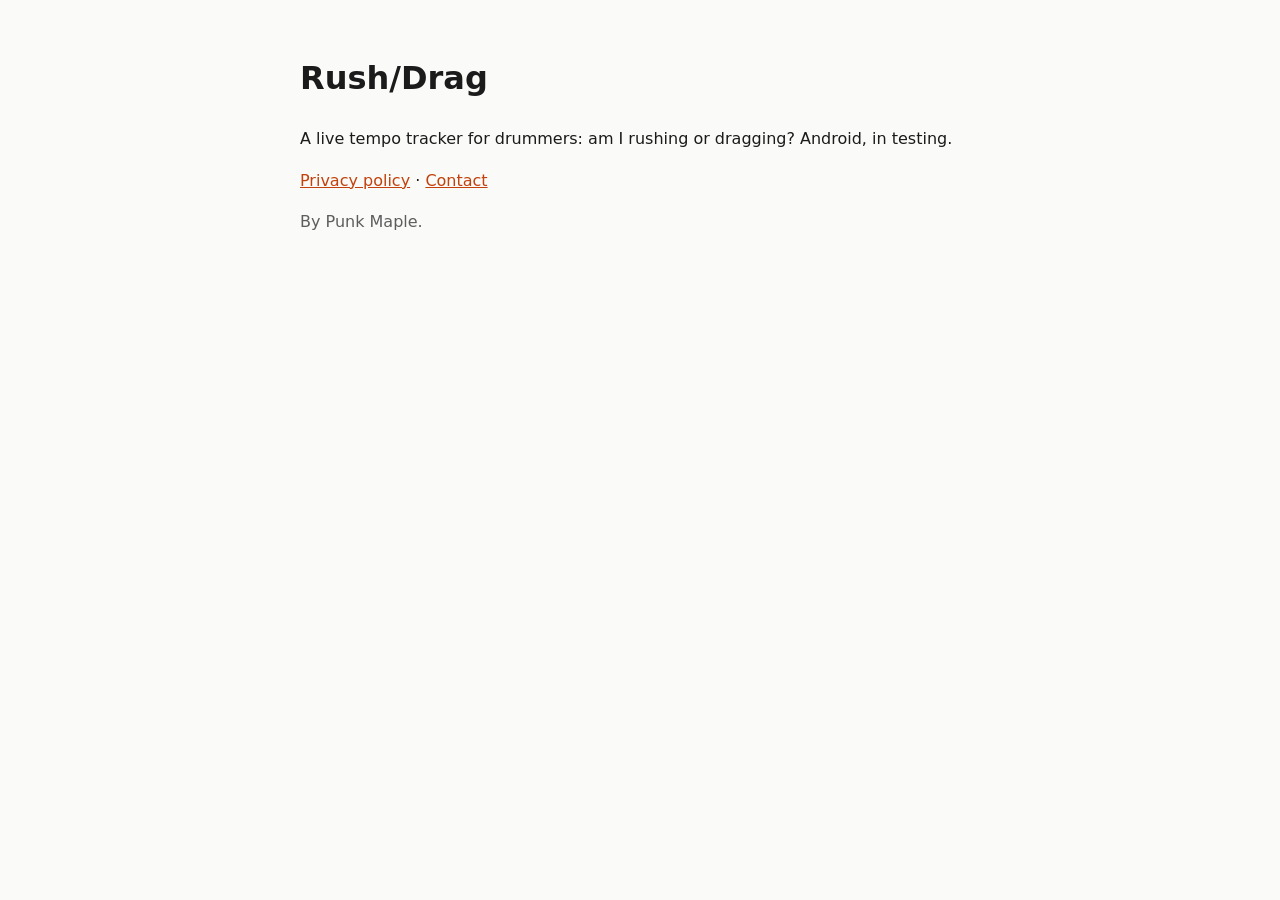
==== index.html @ 3544ac95 "Rush/Drag site: the privacy policy Co-Authored-By: Claude Opus 5.5 <noreply@anthropic.com> Claude-Se" ====
<!doctype html>
<html lang="en">
<head>
<meta charset="utf-8">
<meta name="viewport" content="width=device-width, initial-scale=1">
<title>Rush/Drag</title>
<style>
  :root { --bg: #fafaf8; --fg: #1b1b1b; --muted: #5d5d5d; --accent: #c2410c; }
  @media (prefers-color-scheme: dark) { :root { --bg: #121212; --fg: #ececec; --muted: #a8a8a8; --accent: #fb923c; } }
  body { background: var(--bg); color: var(--fg); font: 16px/1.6 system-ui, -apple-system, "Segoe UI", Roboto, sans-serif; margin: 0; }
  main { max-width: 680px; margin: 0 auto; padding: 32px 16px 64px; }
  a { color: var(--accent); }
  .muted { color: var(--muted); }
</style>
</head>
<body>
<main>
<h1>Rush/Drag</h1>
<p>A live tempo tracker for drummers: am I rushing or dragging? Android, in testing.</p>
<p><a href="privacy/">Privacy policy</a> · <a href="mailto:rushdrag@sl.punkmaple.com">Contact</a></p>
<p class="muted">By Punk Maple.</p>
</main>
</body>
</html>
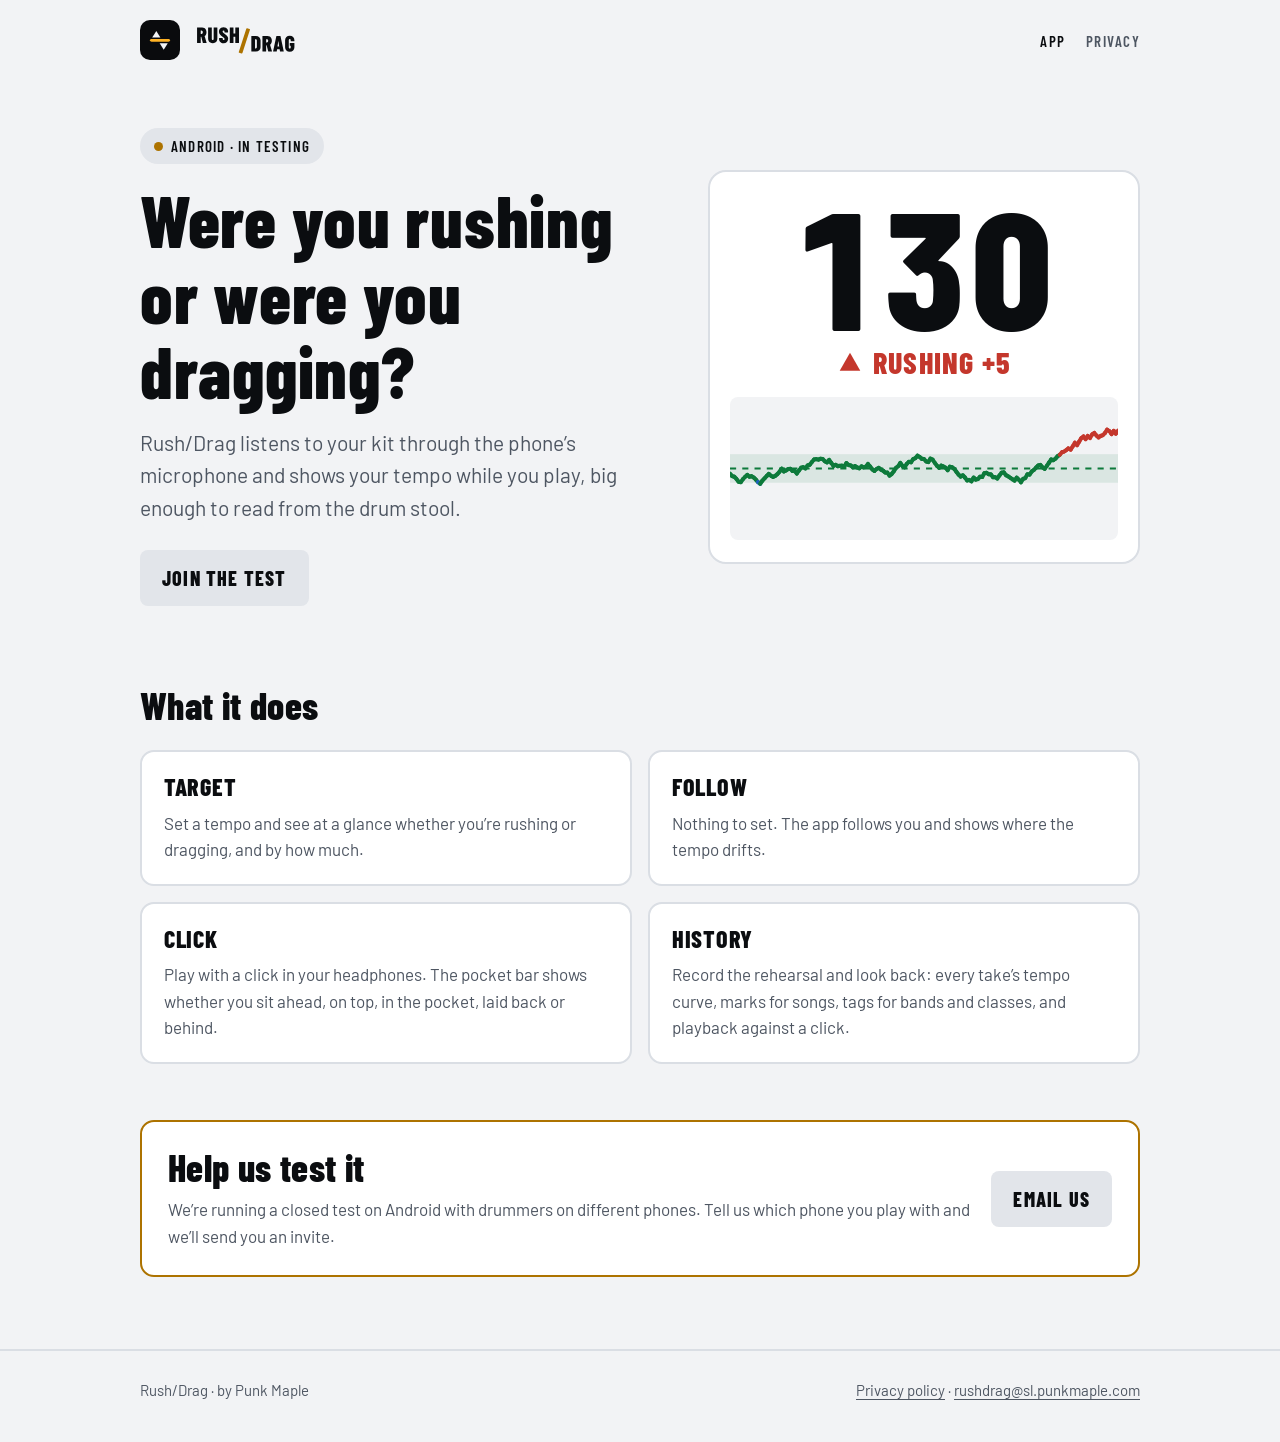
==== commit 62c883d3: "Site redesign by Design (artifact 1795022018-d35e); privacy claims checked against the app - Recorde" ====
--- a/index.html
+++ b/index.html
@@ -3,22 +3,54 @@
 <head>
 <meta charset="utf-8">
 <meta name="viewport" content="width=device-width, initial-scale=1">
-<title>Rush/Drag</title>
-<style>
-  :root { --bg: #fafaf8; --fg: #1b1b1b; --muted: #5d5d5d; --accent: #c2410c; }
-  @media (prefers-color-scheme: dark) { :root { --bg: #121212; --fg: #ececec; --muted: #a8a8a8; --accent: #fb923c; } }
-  body { background: var(--bg); color: var(--fg); font: 16px/1.6 system-ui, -apple-system, "Segoe UI", Roboto, sans-serif; margin: 0; }
-  main { max-width: 680px; margin: 0 auto; padding: 32px 16px 64px; }
-  a { color: var(--accent); }
-  .muted { color: var(--muted); }
-</style>
+<title>Rush/Drag · a live tempo tracker for drummers</title>
+<meta name="description" content="Rush/Drag listens to your kit and shows, while you play, whether you are rushing or dragging. Android, in testing.">
+<meta name="theme-color" content="#08090a" media="(prefers-color-scheme: dark)">
+<meta name="theme-color" content="#f2f3f5" media="(prefers-color-scheme: light)">
+<link rel="icon" href="icon-dark.svg" type="image/svg+xml">
+<link rel="preconnect" href="https://fonts.googleapis.com"><link rel="preconnect" href="https://fonts.gstatic.com" crossorigin>
+<link href="https://fonts.googleapis.com/css2?family=Barlow+Condensed:wght@600;800&family=Barlow:wght@400;600&display=swap" rel="stylesheet">
+<link rel="stylesheet" href="site.css">
 </head>
 <body>
-<main>
-<h1>Rush/Drag</h1>
-<p>A live tempo tracker for drummers: am I rushing or dragging? Android, in testing.</p>
-<p><a href="privacy/">Privacy policy</a> · <a href="mailto:rushdrag@sl.punkmaple.com">Contact</a></p>
-<p class="muted">By Punk Maple.</p>
+<header><div class="wrap">
+  <a class="brand" href="" aria-label="Rush/Drag home"><img class="icon" src="icon-dark.svg" alt=""><img class="wm wm-dark" src="wordmark-on-dark.svg" alt="Rush/Drag"><img class="wm wm-light" src="wordmark-on-light.svg" alt="Rush/Drag"></a>
+  <nav><a href="" aria-current="page">App</a><a href="privacy/">Privacy</a></nav>
+</div></header>
+<main class="wrap">
+  <section class="hero">
+    <div>
+      <span class="pill"><span class="dot"></span>Android · in testing</span>
+      <h1 style="margin-top:18px">Were you rushing or were you dragging?</h1>
+      <p class="lead">Rush/Drag listens to your kit through the phone’s microphone and shows your tempo while you play, big enough to read from the drum stool.</p>
+      <a class="button" href="mailto:rushdrag@sl.punkmaple.com?subject=I%27d%20like%20to%20test%20Rush%2FDrag">Join the test</a>
+    </div>
+    <div class="readout" aria-label="Example: 130 BPM, rushing by 5">
+      <div class="bpm">130</div>
+      <div class="state"><svg width="26" height="26" viewBox="0 0 24 24" aria-hidden="true"><path d="M12 3.5 21.5 20h-19z" fill="currentColor"/></svg>RUSHING +5</div>
+      <svg class="curve" viewBox="0 0 380 140" role="img" aria-label="A tempo curve that stays near 125 BPM, then rises to 130"><rect x="0" y="56.0" width="380" height="28.0" fill="var(--on)" fill-opacity=".1"/><line x1="0" x2="380" y1="70.0" y2="70.0" stroke="var(--on)" stroke-width="2" stroke-dasharray="6 6"/><line x1="0.0" y1="75.1" x2="2.1" y2="77.5" stroke="var(--on)" stroke-width="4" stroke-linecap="round"/><line x1="2.1" y1="77.5" x2="4.2" y2="78.1" stroke="var(--on)" stroke-width="4" stroke-linecap="round"/><line x1="4.2" y1="78.1" x2="6.3" y2="80.2" stroke="var(--on)" stroke-width="4" stroke-linecap="round"/><line x1="6.3" y1="80.2" x2="8.4" y2="82.9" stroke="var(--on)" stroke-width="4" stroke-linecap="round"/><line x1="8.4" y1="82.9" x2="10.6" y2="83.4" stroke="var(--on)" stroke-width="4" stroke-linecap="round"/><line x1="10.6" y1="83.4" x2="12.7" y2="80.4" stroke="var(--on)" stroke-width="4" stroke-linecap="round"/><line x1="12.7" y1="80.4" x2="14.8" y2="78.2" stroke="var(--on)" stroke-width="4" stroke-linecap="round"/><line x1="14.8" y1="78.2" x2="16.9" y2="76.3" stroke="var(--on)" stroke-width="4" stroke-linecap="round"/><line x1="16.9" y1="76.3" x2="19.0" y2="78.0" stroke="var(--on)" stroke-width="4" stroke-linecap="round"/><line x1="19.0" y1="78.0" x2="21.1" y2="77.6" stroke="var(--on)" stroke-width="4" stroke-linecap="round"/><line x1="21.1" y1="77.6" x2="23.2" y2="78.9" stroke="var(--on)" stroke-width="4" stroke-linecap="round"/><line x1="23.2" y1="78.9" x2="25.3" y2="80.9" stroke="var(--on)" stroke-width="4" stroke-linecap="round"/><line x1="25.3" y1="80.9" x2="27.4" y2="83.3" stroke="var(--on)" stroke-width="4" stroke-linecap="round"/><line x1="27.4" y1="83.3" x2="29.6" y2="85.0" stroke="var(--drag)" stroke-width="4" stroke-linecap="round"/><line x1="29.6" y1="85.0" x2="31.7" y2="82.0" stroke="var(--on)" stroke-width="4" stroke-linecap="round"/><line x1="31.7" y1="82.0" x2="33.8" y2="79.7" stroke="var(--on)" stroke-width="4" stroke-linecap="round"/><line x1="33.8" y1="79.7" x2="35.9" y2="77.4" stroke="var(--on)" stroke-width="4" stroke-linecap="round"/><line x1="35.9" y1="77.4" x2="38.0" y2="75.3" stroke="var(--on)" stroke-width="4" stroke-linecap="round"/><line x1="38.0" y1="75.3" x2="40.1" y2="77.1" stroke="var(--on)" stroke-width="4" stroke-linecap="round"/><line x1="40.1" y1="77.1" x2="42.2" y2="78.2" stroke="var(--on)" stroke-width="4" stroke-linecap="round"/><line x1="42.2" y1="78.2" x2="44.3" y2="77.2" stroke="var(--on)" stroke-width="4" stroke-linecap="round"/><line x1="44.3" y1="77.2" x2="46.4" y2="75.5" stroke="var(--on)" stroke-width="4" stroke-linecap="round"/><line x1="46.4" y1="75.5" x2="48.6" y2="73.0" stroke="var(--on)" stroke-width="4" stroke-linecap="round"/><line x1="48.6" y1="73.0" x2="50.7" y2="70.3" stroke="var(--on)" stroke-width="4" stroke-linecap="round"/><line x1="50.7" y1="70.3" x2="52.8" y2="72.8" stroke="var(--on)" stroke-width="4" stroke-linecap="round"/><line x1="52.8" y1="72.8" x2="54.9" y2="71.9" stroke="var(--on)" stroke-width="4" stroke-linecap="round"/><line x1="54.9" y1="71.9" x2="57.0" y2="70.6" stroke="var(--on)" stroke-width="4" stroke-linecap="round"/><line x1="57.0" y1="70.6" x2="59.1" y2="70.4" stroke="var(--on)" stroke-width="4" stroke-linecap="round"/><line x1="59.1" y1="70.4" x2="61.2" y2="72.4" stroke="var(--on)" stroke-width="4" stroke-linecap="round"/><line x1="61.2" y1="72.4" x2="63.3" y2="72.4" stroke="var(--on)" stroke-width="4" stroke-linecap="round"/><line x1="63.3" y1="72.4" x2="65.4" y2="74.9" stroke="var(--on)" stroke-width="4" stroke-linecap="round"/><line x1="65.4" y1="74.9" x2="67.6" y2="71.9" stroke="var(--on)" stroke-width="4" stroke-linecap="round"/><line x1="67.6" y1="71.9" x2="69.7" y2="69.3" stroke="var(--on)" stroke-width="4" stroke-linecap="round"/><line x1="69.7" y1="69.3" x2="71.8" y2="68.8" stroke="var(--on)" stroke-width="4" stroke-linecap="round"/><line x1="71.8" y1="68.8" x2="73.9" y2="69.9" stroke="var(--on)" stroke-width="4" stroke-linecap="round"/><line x1="73.9" y1="69.9" x2="76.0" y2="67.0" stroke="var(--on)" stroke-width="4" stroke-linecap="round"/><line x1="76.0" y1="67.0" x2="78.1" y2="66.4" stroke="var(--on)" stroke-width="4" stroke-linecap="round"/><line x1="78.1" y1="66.4" x2="80.2" y2="63.7" stroke="var(--on)" stroke-width="4" stroke-linecap="round"/><line x1="80.2" y1="63.7" x2="82.3" y2="61.2" stroke="var(--on)" stroke-width="4" stroke-linecap="round"/><line x1="82.3" y1="61.2" x2="84.4" y2="60.9" stroke="var(--on)" stroke-width="4" stroke-linecap="round"/><line x1="84.4" y1="60.9" x2="86.6" y2="61.3" stroke="var(--on)" stroke-width="4" stroke-linecap="round"/><line x1="86.6" y1="61.3" x2="88.7" y2="60.5" stroke="var(--on)" stroke-width="4" stroke-linecap="round"/><line x1="88.7" y1="60.5" x2="90.8" y2="60.8" stroke="var(--on)" stroke-width="4" stroke-linecap="round"/><line x1="90.8" y1="60.8" x2="92.9" y2="62.9" stroke="var(--on)" stroke-width="4" stroke-linecap="round"/><line x1="92.9" y1="62.9" x2="95.0" y2="64.0" stroke="var(--on)" stroke-width="4" stroke-linecap="round"/><line x1="95.0" y1="64.0" x2="97.1" y2="61.7" stroke="var(--on)" stroke-width="4" stroke-linecap="round"/><line x1="97.1" y1="61.7" x2="99.2" y2="64.6" stroke="var(--on)" stroke-width="4" stroke-linecap="round"/><line x1="99.2" y1="64.6" x2="101.3" y2="67.4" stroke="var(--on)" stroke-width="4" stroke-linecap="round"/><line x1="101.3" y1="67.4" x2="103.4" y2="66.4" stroke="var(--on)" stroke-width="4" stroke-linecap="round"/><line x1="103.4" y1="66.4" x2="105.6" y2="67.7" stroke="var(--on)" stroke-width="4" stroke-linecap="round"/><line x1="105.6" y1="67.7" x2="107.7" y2="67.3" stroke="var(--on)" stroke-width="4" stroke-linecap="round"/><line x1="107.7" y1="67.3" x2="109.8" y2="67.3" stroke="var(--on)" stroke-width="4" stroke-linecap="round"/><line x1="109.8" y1="67.3" x2="111.9" y2="68.2" stroke="var(--on)" stroke-width="4" stroke-linecap="round"/><line x1="111.9" y1="68.2" x2="114.0" y2="64.7" stroke="var(--on)" stroke-width="4" stroke-linecap="round"/><line x1="114.0" y1="64.7" x2="116.1" y2="66.6" stroke="var(--on)" stroke-width="4" stroke-linecap="round"/><line x1="116.1" y1="66.6" x2="118.2" y2="67.0" stroke="var(--on)" stroke-width="4" stroke-linecap="round"/><line x1="118.2" y1="67.0" x2="120.3" y2="68.8" stroke="var(--on)" stroke-width="4" stroke-linecap="round"/><line x1="120.3" y1="68.8" x2="122.4" y2="67.7" stroke="var(--on)" stroke-width="4" stroke-linecap="round"/><line x1="122.4" y1="67.7" x2="124.6" y2="69.0" stroke="var(--on)" stroke-width="4" stroke-linecap="round"/><line x1="124.6" y1="69.0" x2="126.7" y2="69.8" stroke="var(--on)" stroke-width="4" stroke-linecap="round"/><line x1="126.7" y1="69.8" x2="128.8" y2="68.0" stroke="var(--on)" stroke-width="4" stroke-linecap="round"/><line x1="128.8" y1="68.0" x2="130.9" y2="69.0" stroke="var(--on)" stroke-width="4" stroke-linecap="round"/><line x1="130.9" y1="69.0" x2="133.0" y2="68.4" stroke="var(--on)" stroke-width="4" stroke-linecap="round"/><line x1="133.0" y1="68.4" x2="135.1" y2="65.6" stroke="var(--on)" stroke-width="4" stroke-linecap="round"/><line x1="135.1" y1="65.6" x2="137.2" y2="68.1" stroke="var(--on)" stroke-width="4" stroke-linecap="round"/><line x1="137.2" y1="68.1" x2="139.3" y2="70.8" stroke="var(--on)" stroke-width="4" stroke-linecap="round"/><line x1="139.3" y1="70.8" x2="141.4" y2="72.4" stroke="var(--on)" stroke-width="4" stroke-linecap="round"/><line x1="141.4" y1="72.4" x2="143.6" y2="70.5" stroke="var(--on)" stroke-width="4" stroke-linecap="round"/><line x1="143.6" y1="70.5" x2="145.7" y2="69.5" stroke="var(--on)" stroke-width="4" stroke-linecap="round"/><line x1="145.7" y1="69.5" x2="147.8" y2="71.1" stroke="var(--on)" stroke-width="4" stroke-linecap="round"/><line x1="147.8" y1="71.1" x2="149.9" y2="72.1" stroke="var(--on)" stroke-width="4" stroke-linecap="round"/><line x1="149.9" y1="72.1" x2="152.0" y2="74.0" stroke="var(--on)" stroke-width="4" stroke-linecap="round"/><line x1="152.0" y1="74.0" x2="154.1" y2="74.1" stroke="var(--on)" stroke-width="4" stroke-linecap="round"/><line x1="154.1" y1="74.1" x2="156.2" y2="77.0" stroke="var(--on)" stroke-width="4" stroke-linecap="round"/><line x1="156.2" y1="77.0" x2="158.3" y2="75.5" stroke="var(--on)" stroke-width="4" stroke-linecap="round"/><line x1="158.3" y1="75.5" x2="160.4" y2="72.7" stroke="var(--on)" stroke-width="4" stroke-linecap="round"/><line x1="160.4" y1="72.7" x2="162.6" y2="69.5" stroke="var(--on)" stroke-width="4" stroke-linecap="round"/><line x1="162.6" y1="69.5" x2="164.7" y2="67.8" stroke="var(--on)" stroke-width="4" stroke-linecap="round"/><line x1="164.7" y1="67.8" x2="166.8" y2="64.5" stroke="var(--on)" stroke-width="4" stroke-linecap="round"/><line x1="166.8" y1="64.5" x2="168.9" y2="67.6" stroke="var(--on)" stroke-width="4" stroke-linecap="round"/><line x1="168.9" y1="67.6" x2="171.0" y2="68.8" stroke="var(--on)" stroke-width="4" stroke-linecap="round"/><line x1="171.0" y1="68.8" x2="173.1" y2="65.5" stroke="var(--on)" stroke-width="4" stroke-linecap="round"/><line x1="173.1" y1="65.5" x2="175.2" y2="63.5" stroke="var(--on)" stroke-width="4" stroke-linecap="round"/><line x1="175.2" y1="63.5" x2="177.3" y2="63.9" stroke="var(--on)" stroke-width="4" stroke-linecap="round"/><line x1="177.3" y1="63.9" x2="179.4" y2="60.8" stroke="var(--on)" stroke-width="4" stroke-linecap="round"/><line x1="179.4" y1="60.8" x2="181.6" y2="59.8" stroke="var(--on)" stroke-width="4" stroke-linecap="round"/><line x1="181.6" y1="59.8" x2="183.7" y2="57.5" stroke="var(--on)" stroke-width="4" stroke-linecap="round"/><line x1="183.7" y1="57.5" x2="185.8" y2="58.7" stroke="var(--on)" stroke-width="4" stroke-linecap="round"/><line x1="185.8" y1="58.7" x2="187.9" y2="60.6" stroke="var(--on)" stroke-width="4" stroke-linecap="round"/><line x1="187.9" y1="60.6" x2="190.0" y2="60.8" stroke="var(--on)" stroke-width="4" stroke-linecap="round"/><line x1="190.0" y1="60.8" x2="192.1" y2="63.1" stroke="var(--on)" stroke-width="4" stroke-linecap="round"/><line x1="192.1" y1="63.1" x2="194.2" y2="63.7" stroke="var(--on)" stroke-width="4" stroke-linecap="round"/><line x1="194.2" y1="63.7" x2="196.3" y2="60.4" stroke="var(--on)" stroke-width="4" stroke-linecap="round"/><line x1="196.3" y1="60.4" x2="198.4" y2="61.4" stroke="var(--on)" stroke-width="4" stroke-linecap="round"/><line x1="198.4" y1="61.4" x2="200.6" y2="64.5" stroke="var(--on)" stroke-width="4" stroke-linecap="round"/><line x1="200.6" y1="64.5" x2="202.7" y2="67.3" stroke="var(--on)" stroke-width="4" stroke-linecap="round"/><line x1="202.7" y1="67.3" x2="204.8" y2="69.3" stroke="var(--on)" stroke-width="4" stroke-linecap="round"/><line x1="204.8" y1="69.3" x2="206.9" y2="67.3" stroke="var(--on)" stroke-width="4" stroke-linecap="round"/><line x1="206.9" y1="67.3" x2="209.0" y2="68.0" stroke="var(--on)" stroke-width="4" stroke-linecap="round"/><line x1="209.0" y1="68.0" x2="211.1" y2="69.2" stroke="var(--on)" stroke-width="4" stroke-linecap="round"/><line x1="211.1" y1="69.2" x2="213.2" y2="71.7" stroke="var(--on)" stroke-width="4" stroke-linecap="round"/><line x1="213.2" y1="71.7" x2="215.3" y2="68.3" stroke="var(--on)" stroke-width="4" stroke-linecap="round"/><line x1="215.3" y1="68.3" x2="217.4" y2="68.7" stroke="var(--on)" stroke-width="4" stroke-linecap="round"/><line x1="217.4" y1="68.7" x2="219.6" y2="70.4" stroke="var(--on)" stroke-width="4" stroke-linecap="round"/><line x1="219.6" y1="70.4" x2="221.7" y2="73.2" stroke="var(--on)" stroke-width="4" stroke-linecap="round"/><line x1="221.7" y1="73.2" x2="223.8" y2="76.0" stroke="var(--on)" stroke-width="4" stroke-linecap="round"/><line x1="223.8" y1="76.0" x2="225.9" y2="78.0" stroke="var(--on)" stroke-width="4" stroke-linecap="round"/><line x1="225.9" y1="78.0" x2="228.0" y2="76.7" stroke="var(--on)" stroke-width="4" stroke-linecap="round"/><line x1="228.0" y1="76.7" x2="230.1" y2="78.8" stroke="var(--on)" stroke-width="4" stroke-linecap="round"/><line x1="230.1" y1="78.8" x2="232.2" y2="81.7" stroke="var(--on)" stroke-width="4" stroke-linecap="round"/><line x1="232.2" y1="81.7" x2="234.3" y2="81.3" stroke="var(--on)" stroke-width="4" stroke-linecap="round"/><line x1="234.3" y1="81.3" x2="236.4" y2="82.6" stroke="var(--on)" stroke-width="4" stroke-linecap="round"/><line x1="236.4" y1="82.6" x2="238.6" y2="78.9" stroke="var(--on)" stroke-width="4" stroke-linecap="round"/><line x1="238.6" y1="78.9" x2="240.7" y2="80.9" stroke="var(--on)" stroke-width="4" stroke-linecap="round"/><line x1="240.7" y1="80.9" x2="242.8" y2="80.3" stroke="var(--on)" stroke-width="4" stroke-linecap="round"/><line x1="242.8" y1="80.3" x2="244.9" y2="78.1" stroke="var(--on)" stroke-width="4" stroke-linecap="round"/><line x1="244.9" y1="78.1" x2="247.0" y2="78.3" stroke="var(--on)" stroke-width="4" stroke-linecap="round"/><line x1="247.0" y1="78.3" x2="249.1" y2="74.6" stroke="var(--on)" stroke-width="4" stroke-linecap="round"/><line x1="249.1" y1="74.6" x2="251.2" y2="74.3" stroke="var(--on)" stroke-width="4" stroke-linecap="round"/><line x1="251.2" y1="74.3" x2="253.3" y2="75.6" stroke="var(--on)" stroke-width="4" stroke-linecap="round"/><line x1="253.3" y1="75.6" x2="255.4" y2="75.8" stroke="var(--on)" stroke-width="4" stroke-linecap="round"/><line x1="255.4" y1="75.8" x2="257.6" y2="78.5" stroke="var(--on)" stroke-width="4" stroke-linecap="round"/><line x1="257.6" y1="78.5" x2="259.7" y2="78.6" stroke="var(--on)" stroke-width="4" stroke-linecap="round"/><line x1="259.7" y1="78.6" x2="261.8" y2="79.8" stroke="var(--on)" stroke-width="4" stroke-linecap="round"/><line x1="261.8" y1="79.8" x2="263.9" y2="76.8" stroke="var(--on)" stroke-width="4" stroke-linecap="round"/><line x1="263.9" y1="76.8" x2="266.0" y2="74.2" stroke="var(--on)" stroke-width="4" stroke-linecap="round"/><line x1="266.0" y1="74.2" x2="268.1" y2="73.8" stroke="var(--on)" stroke-width="4" stroke-linecap="round"/><line x1="268.1" y1="73.8" x2="270.2" y2="76.5" stroke="var(--on)" stroke-width="4" stroke-linecap="round"/><line x1="270.2" y1="76.5" x2="272.3" y2="77.7" stroke="var(--on)" stroke-width="4" stroke-linecap="round"/><line x1="272.3" y1="77.7" x2="274.4" y2="79.0" stroke="var(--on)" stroke-width="4" stroke-linecap="round"/><line x1="274.4" y1="79.0" x2="276.6" y2="80.5" stroke="var(--on)" stroke-width="4" stroke-linecap="round"/><line x1="276.6" y1="80.5" x2="278.7" y2="81.9" stroke="var(--on)" stroke-width="4" stroke-linecap="round"/><line x1="278.7" y1="81.9" x2="280.8" y2="79.0" stroke="var(--on)" stroke-width="4" stroke-linecap="round"/><line x1="280.8" y1="79.0" x2="282.9" y2="81.0" stroke="var(--on)" stroke-width="4" stroke-linecap="round"/><line x1="282.9" y1="81.0" x2="285.0" y2="83.5" stroke="var(--on)" stroke-width="4" stroke-linecap="round"/><line x1="285.0" y1="83.5" x2="287.1" y2="80.3" stroke="var(--on)" stroke-width="4" stroke-linecap="round"/><line x1="287.1" y1="80.3" x2="289.2" y2="79.4" stroke="var(--on)" stroke-width="4" stroke-linecap="round"/><line x1="289.2" y1="79.4" x2="291.3" y2="75.7" stroke="var(--on)" stroke-width="4" stroke-linecap="round"/><line x1="291.3" y1="75.7" x2="293.4" y2="75.9" stroke="var(--on)" stroke-width="4" stroke-linecap="round"/><line x1="293.4" y1="75.9" x2="295.6" y2="72.9" stroke="var(--on)" stroke-width="4" stroke-linecap="round"/><line x1="295.6" y1="72.9" x2="297.7" y2="71.4" stroke="var(--on)" stroke-width="4" stroke-linecap="round"/><line x1="297.7" y1="71.4" x2="299.8" y2="69.1" stroke="var(--on)" stroke-width="4" stroke-linecap="round"/><line x1="299.8" y1="69.1" x2="301.9" y2="67.0" stroke="var(--on)" stroke-width="4" stroke-linecap="round"/><line x1="301.9" y1="67.0" x2="304.0" y2="66.6" stroke="var(--on)" stroke-width="4" stroke-linecap="round"/><line x1="304.0" y1="66.6" x2="306.1" y2="68.9" stroke="var(--on)" stroke-width="4" stroke-linecap="round"/><line x1="306.1" y1="68.9" x2="308.2" y2="70.4" stroke="var(--on)" stroke-width="4" stroke-linecap="round"/><line x1="308.2" y1="70.4" x2="310.3" y2="67.5" stroke="var(--on)" stroke-width="4" stroke-linecap="round"/><line x1="310.3" y1="67.5" x2="312.4" y2="64.4" stroke="var(--on)" stroke-width="4" stroke-linecap="round"/><line x1="312.4" y1="64.4" x2="314.6" y2="61.2" stroke="var(--on)" stroke-width="4" stroke-linecap="round"/><line x1="314.6" y1="61.2" x2="316.7" y2="61.9" stroke="var(--on)" stroke-width="4" stroke-linecap="round"/><line x1="316.7" y1="61.9" x2="318.8" y2="60.4" stroke="var(--on)" stroke-width="4" stroke-linecap="round"/><line x1="318.8" y1="60.4" x2="320.9" y2="58.0" stroke="var(--on)" stroke-width="4" stroke-linecap="round"/><line x1="320.9" y1="58.0" x2="323.0" y2="56.6" stroke="var(--on)" stroke-width="4" stroke-linecap="round"/><line x1="323.0" y1="56.6" x2="325.1" y2="54.1" stroke="var(--rush)" stroke-width="4" stroke-linecap="round"/><line x1="325.1" y1="54.1" x2="327.2" y2="53.5" stroke="var(--rush)" stroke-width="4" stroke-linecap="round"/><line x1="327.2" y1="53.5" x2="329.3" y2="52.0" stroke="var(--rush)" stroke-width="4" stroke-linecap="round"/><line x1="329.3" y1="52.0" x2="331.4" y2="50.4" stroke="var(--rush)" stroke-width="4" stroke-linecap="round"/><line x1="331.4" y1="50.4" x2="333.6" y2="51.5" stroke="var(--rush)" stroke-width="4" stroke-linecap="round"/><line x1="333.6" y1="51.5" x2="335.7" y2="48.3" stroke="var(--rush)" stroke-width="4" stroke-linecap="round"/><line x1="335.7" y1="48.3" x2="337.8" y2="44.8" stroke="var(--rush)" stroke-width="4" stroke-linecap="round"/><line x1="337.8" y1="44.8" x2="339.9" y2="47.2" stroke="var(--rush)" stroke-width="4" stroke-linecap="round"/><line x1="339.9" y1="47.2" x2="342.0" y2="43.7" stroke="var(--rush)" stroke-width="4" stroke-linecap="round"/><line x1="342.0" y1="43.7" x2="344.1" y2="40.2" stroke="var(--rush)" stroke-width="4" stroke-linecap="round"/><line x1="344.1" y1="40.2" x2="346.2" y2="38.7" stroke="var(--rush)" stroke-width="4" stroke-linecap="round"/><line x1="346.2" y1="38.7" x2="348.3" y2="41.3" stroke="var(--rush)" stroke-width="4" stroke-linecap="round"/><line x1="348.3" y1="41.3" x2="350.4" y2="38.2" stroke="var(--rush)" stroke-width="4" stroke-linecap="round"/><line x1="350.4" y1="38.2" x2="352.6" y2="40.2" stroke="var(--rush)" stroke-width="4" stroke-linecap="round"/><line x1="352.6" y1="40.2" x2="354.7" y2="36.7" stroke="var(--rush)" stroke-width="4" stroke-linecap="round"/><line x1="354.7" y1="36.7" x2="356.8" y2="35.2" stroke="var(--rush)" stroke-width="4" stroke-linecap="round"/><line x1="356.8" y1="35.2" x2="358.9" y2="37.7" stroke="var(--rush)" stroke-width="4" stroke-linecap="round"/><line x1="358.9" y1="37.7" x2="361.0" y2="39.5" stroke="var(--rush)" stroke-width="4" stroke-linecap="round"/><line x1="361.0" y1="39.5" x2="363.1" y2="38.2" stroke="var(--rush)" stroke-width="4" stroke-linecap="round"/><line x1="363.1" y1="38.2" x2="365.2" y2="37.3" stroke="var(--rush)" stroke-width="4" stroke-linecap="round"/><line x1="365.2" y1="37.3" x2="367.3" y2="35.2" stroke="var(--rush)" stroke-width="4" stroke-linecap="round"/><line x1="367.3" y1="35.2" x2="369.4" y2="32.0" stroke="var(--rush)" stroke-width="4" stroke-linecap="round"/><line x1="369.4" y1="32.0" x2="371.6" y2="33.4" stroke="var(--rush)" stroke-width="4" stroke-linecap="round"/><line x1="371.6" y1="33.4" x2="373.7" y2="36.3" stroke="var(--rush)" stroke-width="4" stroke-linecap="round"/><line x1="373.7" y1="36.3" x2="375.8" y2="33.1" stroke="var(--rush)" stroke-width="4" stroke-linecap="round"/><line x1="375.8" y1="33.1" x2="377.9" y2="35.9" stroke="var(--rush)" stroke-width="4" stroke-linecap="round"/><line x1="377.9" y1="35.9" x2="380.0" y2="33.0" stroke="var(--rush)" stroke-width="4" stroke-linecap="round"/></svg>
+    </div>
+  </section>
+
+  <h2>What it does</h2>
+  <div class="features">
+    <div class="card"><h3>Target</h3><p>Set a tempo and see at a glance whether you’re rushing or dragging, and by how much.</p></div>
+    <div class="card"><h3>Follow</h3><p>Nothing to set. The app follows you and shows where the tempo drifts.</p></div>
+    <div class="card"><h3>Click</h3><p>Play with a click in your headphones. The pocket bar shows whether you sit ahead, on top, in the pocket, laid back or behind.</p></div>
+    <div class="card"><h3>History</h3><p>Record the rehearsal and look back: every take’s tempo curve, marks for songs, tags for bands and classes, and playback against a click.</p></div>
+  </div>
+
+  <section class="callout">
+    <div>
+      <h2>Help us test it</h2>
+      <p>We’re running a closed test on Android with drummers on different phones. Tell us which phone you play with and we’ll send you an invite.</p>
+    </div>
+    <a class="button" href="mailto:rushdrag@sl.punkmaple.com?subject=I%27d%20like%20to%20test%20Rush%2FDrag">Email us</a>
+  </section>
 </main>
+<footer><div class="wrap">
+  <span>Rush/Drag · by Punk Maple</span>
+  <span><a href="privacy/">Privacy policy</a> · <a href="mailto:rushdrag@sl.punkmaple.com">rushdrag@sl.punkmaple.com</a></span>
+</div></footer>
 </body>
 </html>
--- a/site.css
+++ b/site.css
@@ -0,0 +1,89 @@
+/* Rush/Drag site: the app's tokens (Stage by default, Daylight when the visitor's system is light) */
+:root {
+  --bg: #08090a; --surface: #101215; --tap: #1c1f24; --edge: #5e6470; --grid: #22252a;
+  --ink: #f4f5f7; --muted: #9aa3b2; --accent: #ffb224; --accent-text: #ffb224;
+  --rush: #ff6a5c; --on: #5be38a; --drag: #4f9bff;
+  --display: "Barlow Condensed", system-ui, sans-serif; --body: "Barlow", system-ui, sans-serif;
+}
+@media (prefers-color-scheme: light) {
+  :root {
+    --bg: #f2f3f5; --surface: #ffffff; --tap: #e2e5ea; --edge: #6a727e; --grid: #dadee4;
+    --ink: #0b0d10; --muted: #4e5662; --accent: #ad7300; --accent-text: #8f5500;
+    --rush: #c4372c; --on: #0d7a3b; --drag: #1f5fbf;
+  }
+  .wm-dark { display: none; } .wm-light { display: block !important; }
+}
+* { box-sizing: border-box; }
+html { -webkit-text-size-adjust: 100%; }
+body { margin: 0; background: var(--bg); color: var(--ink); font: 400 17px/1.55 var(--body); }
+a { color: var(--accent-text); text-underline-offset: 3px; }
+a:hover { text-decoration-thickness: 2px; }
+.wrap { max-width: 1040px; margin: 0 auto; padding: 0 20px; }
+.narrow { max-width: 720px; }
+
+/* header + footer */
+header { padding: 20px 0; }
+header .wrap { display: flex; align-items: center; justify-content: space-between; gap: 16px; }
+.brand { display: flex; align-items: center; gap: 12px; text-decoration: none; }
+.brand img.icon { width: 40px; height: 40px; border-radius: 10px; }
+.brand .wm { height: 30px; width: auto; }
+.wm-light { display: none; }
+nav a { font: 600 15px/1 var(--display); letter-spacing: .1em; text-transform: uppercase; color: var(--muted); text-decoration: none; margin-left: 20px; }
+nav a:hover, nav a[aria-current] { color: var(--ink); }
+footer { margin-top: 72px; border-top: 2px solid var(--grid); padding: 28px 0 40px; color: var(--muted); font-size: 15px; }
+footer .wrap { display: flex; flex-wrap: wrap; justify-content: space-between; gap: 12px; }
+footer a { color: var(--muted); }
+
+/* type */
+.caps { font: 600 14px/1.2 var(--display); letter-spacing: .12em; text-transform: uppercase; color: var(--muted); }
+h1, h2, h3 { font-family: var(--display); font-weight: 800; letter-spacing: .01em; line-height: 1.05; margin: 0; }
+h1 { font-size: clamp(42px, 7vw, 72px); }
+h2 { font-size: clamp(28px, 4vw, 38px); margin-top: 56px; }
+h3 { font-size: 24px; letter-spacing: .03em; text-transform: uppercase; }
+.lead { font-size: clamp(18px, 2.2vw, 21px); color: var(--muted); max-width: 34em; }
+
+/* hero */
+.hero { display: grid; grid-template-columns: 1.1fr .9fr; gap: 40px; align-items: center; padding: 48px 0 24px; }
+.hero .lead { margin: 18px 0 26px; }
+.pill { display: inline-flex; align-items: center; gap: 8px; height: 36px; padding: 0 14px; border-radius: 18px; background: var(--tap);
+        font: 600 15px/1 var(--display); letter-spacing: .08em; text-transform: uppercase; }
+.pill .dot { width: 9px; height: 9px; border-radius: 50%; background: var(--accent); }
+.readout { background: var(--surface); border: 2px solid var(--grid); border-radius: 18px; padding: 22px 20px; text-align: center; }
+.readout .bpm { font: 800 clamp(96px, 16vw, 168px)/.84 var(--display); font-variant-numeric: tabular-nums; }
+.readout .state { margin-top: 12px; font: 800 30px/1 var(--display); letter-spacing: .04em; color: var(--rush); display: inline-flex; align-items: center; gap: 10px; }
+.readout svg.curve { display: block; width: 100%; height: auto; margin-top: 16px; border-radius: 8px; background: var(--bg); }
+
+/* features */
+.features { display: grid; grid-template-columns: repeat(2, 1fr); gap: 16px; margin-top: 24px; }
+.card { background: var(--surface); border: 2px solid var(--grid); border-radius: 14px; padding: 22px; }
+.card h3 { display: flex; align-items: center; gap: 10px; }
+.card p { margin: 10px 0 0; color: var(--muted); }
+.card .tag { width: 12px; height: 12px; border-radius: 50%; flex-shrink: 0; }
+
+/* test callout */
+.callout { margin-top: 56px; background: var(--surface); border: 2px solid var(--accent); border-radius: 14px; padding: 26px; display: grid; grid-template-columns: 1fr auto; gap: 20px; align-items: center; }
+.callout h2 { margin: 0 0 8px; }
+.callout p { margin: 0; color: var(--muted); }
+.button { display: inline-flex; align-items: center; justify-content: center; height: 56px; padding: 0 22px; border-radius: 8px; background: var(--tap); color: var(--ink);
+          font: 800 20px/1 var(--display); letter-spacing: .06em; text-transform: uppercase; text-decoration: none; white-space: nowrap; }
+.button:hover { box-shadow: inset 0 0 0 2px var(--edge); }
+
+/* policy */
+.policy h1 { font-size: clamp(38px, 6vw, 56px); margin-top: 32px; }
+.policy .meta { margin: 10px 0 0; color: var(--muted); }
+.summary { margin-top: 28px; background: var(--surface); border: 2px solid var(--grid); border-radius: 14px; padding: 22px 24px; }
+.summary ul { list-style: none; padding: 0; margin: 14px 0 0; display: grid; grid-template-columns: repeat(2, minmax(0, 1fr)); gap: 10px 24px; }
+.summary li { display: flex; gap: 10px; align-items: flex-start; }
+.summary li svg { flex-shrink: 0; margin-top: 4px; color: var(--on); }
+.summary p { margin: 16px 0 0; color: var(--muted); }
+.policy h2 { font-size: 28px; margin-top: 44px; padding-top: 14px; border-top: 2px solid var(--grid); }
+.policy p, .policy li { max-width: 40em; }
+.policy ul.plain li { margin: 8px 0; }
+.todo { background: rgba(255, 178, 36, .14); border-left: 3px solid var(--accent); padding: 2px 8px; }
+
+@media (max-width: 760px) {
+  .hero, .callout { grid-template-columns: 1fr; }
+  .features, .summary ul { grid-template-columns: 1fr; }
+  nav a { margin-left: 14px; }
+  .brand .wm { height: 24px; }
+}
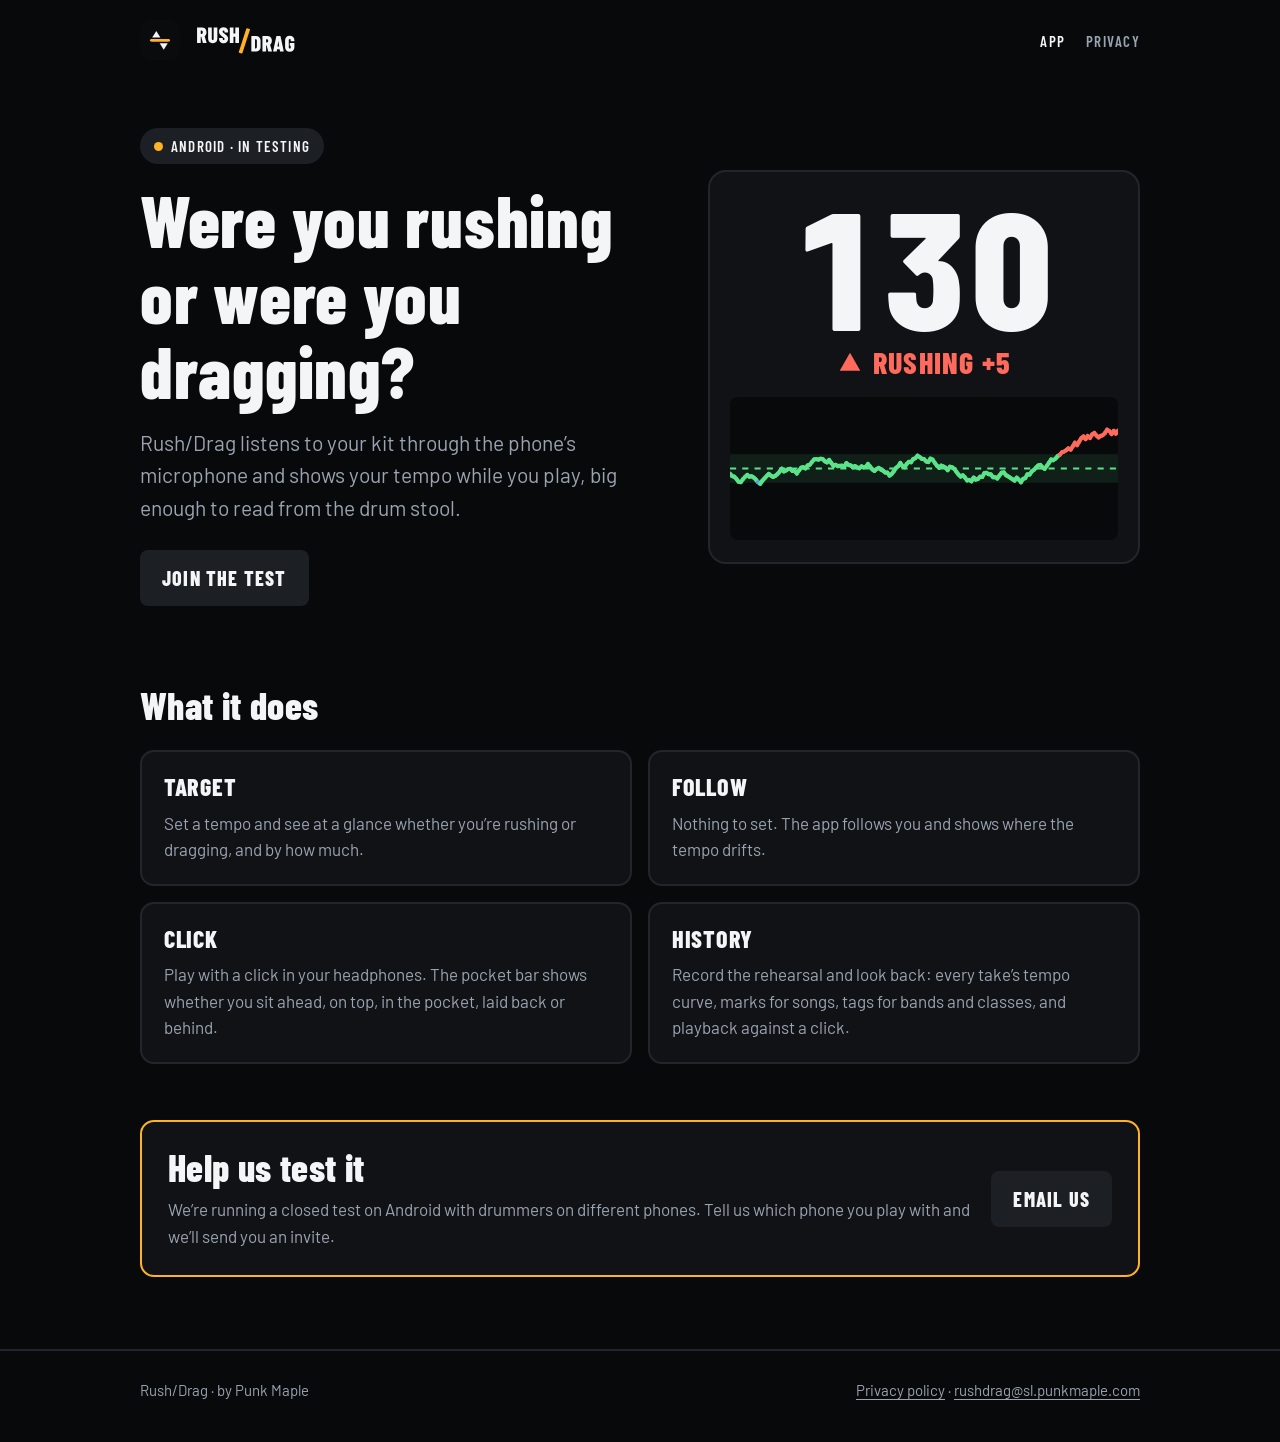
==== commit fafe9806: "Site: Stage theme always (owner's pick), no light switch Co-Authored-By: Claude Opus 5.5 <noreply@an" ====
--- a/index.html
+++ b/index.html
@@ -5,8 +5,7 @@
 <meta name="viewport" content="width=device-width, initial-scale=1">
 <title>Rush/Drag · a live tempo tracker for drummers</title>
 <meta name="description" content="Rush/Drag listens to your kit and shows, while you play, whether you are rushing or dragging. Android, in testing.">
-<meta name="theme-color" content="#08090a" media="(prefers-color-scheme: dark)">
-<meta name="theme-color" content="#f2f3f5" media="(prefers-color-scheme: light)">
+<meta name="theme-color" content="#08090a">
 <link rel="icon" href="icon-dark.svg" type="image/svg+xml">
 <link rel="preconnect" href="https://fonts.googleapis.com"><link rel="preconnect" href="https://fonts.gstatic.com" crossorigin>
 <link href="https://fonts.googleapis.com/css2?family=Barlow+Condensed:wght@600;800&family=Barlow:wght@400;600&display=swap" rel="stylesheet">
@@ -14,7 +13,7 @@
 </head>
 <body>
 <header><div class="wrap">
-  <a class="brand" href="" aria-label="Rush/Drag home"><img class="icon" src="icon-dark.svg" alt=""><img class="wm wm-dark" src="wordmark-on-dark.svg" alt="Rush/Drag"><img class="wm wm-light" src="wordmark-on-light.svg" alt="Rush/Drag"></a>
+  <a class="brand" href="" aria-label="Rush/Drag home"><img class="icon" src="icon-dark.svg" alt=""><img class="wm wm-dark" src="wordmark-on-dark.svg" alt="Rush/Drag"></a>
   <nav><a href="" aria-current="page">App</a><a href="privacy/">Privacy</a></nav>
 </div></header>
 <main class="wrap">
--- a/site.css
+++ b/site.css
@@ -1,17 +1,9 @@
-/* Rush/Drag site: the app's tokens (Stage by default, Daylight when the visitor's system is light) */
+/* Rush/Drag site: the app's Stage tokens, always (owner, 2026-11-18) */
 :root {
   --bg: #08090a; --surface: #101215; --tap: #1c1f24; --edge: #5e6470; --grid: #22252a;
   --ink: #f4f5f7; --muted: #9aa3b2; --accent: #ffb224; --accent-text: #ffb224;
   --rush: #ff6a5c; --on: #5be38a; --drag: #4f9bff;
   --display: "Barlow Condensed", system-ui, sans-serif; --body: "Barlow", system-ui, sans-serif;
-}
-@media (prefers-color-scheme: light) {
-  :root {
-    --bg: #f2f3f5; --surface: #ffffff; --tap: #e2e5ea; --edge: #6a727e; --grid: #dadee4;
-    --ink: #0b0d10; --muted: #4e5662; --accent: #ad7300; --accent-text: #8f5500;
-    --rush: #c4372c; --on: #0d7a3b; --drag: #1f5fbf;
-  }
-  .wm-dark { display: none; } .wm-light { display: block !important; }
 }
 * { box-sizing: border-box; }
 html { -webkit-text-size-adjust: 100%; }
@@ -27,7 +19,6 @@
 .brand { display: flex; align-items: center; gap: 12px; text-decoration: none; }
 .brand img.icon { width: 40px; height: 40px; border-radius: 10px; }
 .brand .wm { height: 30px; width: auto; }
-.wm-light { display: none; }
 nav a { font: 600 15px/1 var(--display); letter-spacing: .1em; text-transform: uppercase; color: var(--muted); text-decoration: none; margin-left: 20px; }
 nav a:hover, nav a[aria-current] { color: var(--ink); }
 footer { margin-top: 72px; border-top: 2px solid var(--grid); padding: 28px 0 40px; color: var(--muted); font-size: 15px; }
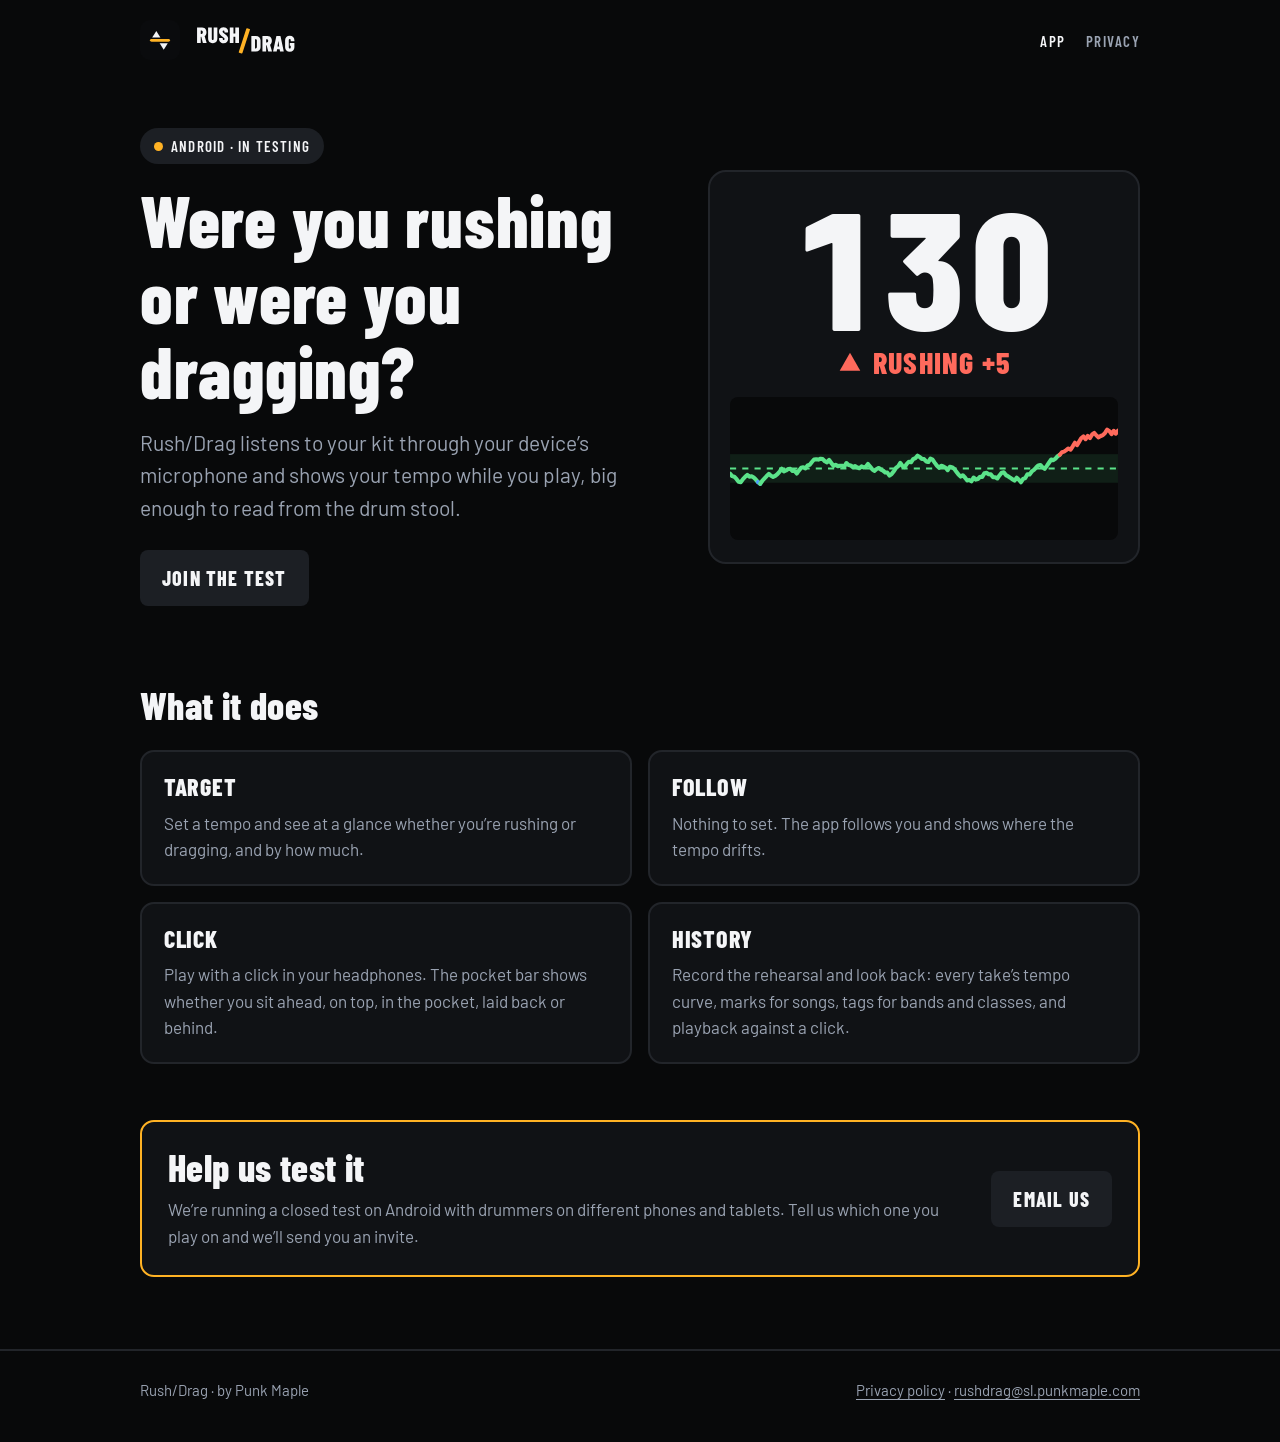
==== commit d2d4b118: "Site: "device" instead of "phone" (owner, A85/A90); tester callout names phones and tablets; hero cu" ====
--- a/index.html
+++ b/index.html
@@ -21,13 +21,13 @@
     <div>
       <span class="pill"><span class="dot"></span>Android · in testing</span>
       <h1 style="margin-top:18px">Were you rushing or were you dragging?</h1>
-      <p class="lead">Rush/Drag listens to your kit through the phone’s microphone and shows your tempo while you play, big enough to read from the drum stool.</p>
+      <p class="lead">Rush/Drag listens to your kit through your device’s microphone and shows your tempo while you play, big enough to read from the drum stool.</p>
       <a class="button" href="mailto:rushdrag@sl.punkmaple.com?subject=I%27d%20like%20to%20test%20Rush%2FDrag">Join the test</a>
     </div>
     <div class="readout" aria-label="Example: 130 BPM, rushing by 5">
       <div class="bpm">130</div>
       <div class="state"><svg width="26" height="26" viewBox="0 0 24 24" aria-hidden="true"><path d="M12 3.5 21.5 20h-19z" fill="currentColor"/></svg>RUSHING +5</div>
-      <svg class="curve" viewBox="0 0 380 140" role="img" aria-label="A tempo curve that stays near 125 BPM, then rises to 130"><rect x="0" y="56.0" width="380" height="28.0" fill="var(--on)" fill-opacity=".1"/><line x1="0" x2="380" y1="70.0" y2="70.0" stroke="var(--on)" stroke-width="2" stroke-dasharray="6 6"/><line x1="0.0" y1="75.1" x2="2.1" y2="77.5" stroke="var(--on)" stroke-width="4" stroke-linecap="round"/><line x1="2.1" y1="77.5" x2="4.2" y2="78.1" stroke="var(--on)" stroke-width="4" stroke-linecap="round"/><line x1="4.2" y1="78.1" x2="6.3" y2="80.2" stroke="var(--on)" stroke-width="4" stroke-linecap="round"/><line x1="6.3" y1="80.2" x2="8.4" y2="82.9" stroke="var(--on)" stroke-width="4" stroke-linecap="round"/><line x1="8.4" y1="82.9" x2="10.6" y2="83.4" stroke="var(--on)" stroke-width="4" stroke-linecap="round"/><line x1="10.6" y1="83.4" x2="12.7" y2="80.4" stroke="var(--on)" stroke-width="4" stroke-linecap="round"/><line x1="12.7" y1="80.4" x2="14.8" y2="78.2" stroke="var(--on)" stroke-width="4" stroke-linecap="round"/><line x1="14.8" y1="78.2" x2="16.9" y2="76.3" stroke="var(--on)" stroke-width="4" stroke-linecap="round"/><line x1="16.9" y1="76.3" x2="19.0" y2="78.0" stroke="var(--on)" stroke-width="4" stroke-linecap="round"/><line x1="19.0" y1="78.0" x2="21.1" y2="77.6" stroke="var(--on)" stroke-width="4" stroke-linecap="round"/><line x1="21.1" y1="77.6" x2="23.2" y2="78.9" stroke="var(--on)" stroke-width="4" stroke-linecap="round"/><line x1="23.2" y1="78.9" x2="25.3" y2="80.9" stroke="var(--on)" stroke-width="4" stroke-linecap="round"/><line x1="25.3" y1="80.9" x2="27.4" y2="83.3" stroke="var(--on)" stroke-width="4" stroke-linecap="round"/><line x1="27.4" y1="83.3" x2="29.6" y2="85.0" stroke="var(--drag)" stroke-width="4" stroke-linecap="round"/><line x1="29.6" y1="85.0" x2="31.7" y2="82.0" stroke="var(--on)" stroke-width="4" stroke-linecap="round"/><line x1="31.7" y1="82.0" x2="33.8" y2="79.7" stroke="var(--on)" stroke-width="4" stroke-linecap="round"/><line x1="33.8" y1="79.7" x2="35.9" y2="77.4" stroke="var(--on)" stroke-width="4" stroke-linecap="round"/><line x1="35.9" y1="77.4" x2="38.0" y2="75.3" stroke="var(--on)" stroke-width="4" stroke-linecap="round"/><line x1="38.0" y1="75.3" x2="40.1" y2="77.1" stroke="var(--on)" stroke-width="4" stroke-linecap="round"/><line x1="40.1" y1="77.1" x2="42.2" y2="78.2" stroke="var(--on)" stroke-width="4" stroke-linecap="round"/><line x1="42.2" y1="78.2" x2="44.3" y2="77.2" stroke="var(--on)" stroke-width="4" stroke-linecap="round"/><line x1="44.3" y1="77.2" x2="46.4" y2="75.5" stroke="var(--on)" stroke-width="4" stroke-linecap="round"/><line x1="46.4" y1="75.5" x2="48.6" y2="73.0" stroke="var(--on)" stroke-width="4" stroke-linecap="round"/><line x1="48.6" y1="73.0" x2="50.7" y2="70.3" stroke="var(--on)" stroke-width="4" stroke-linecap="round"/><line x1="50.7" y1="70.3" x2="52.8" y2="72.8" stroke="var(--on)" stroke-width="4" stroke-linecap="round"/><line x1="52.8" y1="72.8" x2="54.9" y2="71.9" stroke="var(--on)" stroke-width="4" stroke-linecap="round"/><line x1="54.9" y1="71.9" x2="57.0" y2="70.6" stroke="var(--on)" stroke-width="4" stroke-linecap="round"/><line x1="57.0" y1="70.6" x2="59.1" y2="70.4" stroke="var(--on)" stroke-width="4" stroke-linecap="round"/><line x1="59.1" y1="70.4" x2="61.2" y2="72.4" stroke="var(--on)" stroke-width="4" stroke-linecap="round"/><line x1="61.2" y1="72.4" x2="63.3" y2="72.4" stroke="var(--on)" stroke-width="4" stroke-linecap="round"/><line x1="63.3" y1="72.4" x2="65.4" y2="74.9" stroke="var(--on)" stroke-width="4" stroke-linecap="round"/><line x1="65.4" y1="74.9" x2="67.6" y2="71.9" stroke="var(--on)" stroke-width="4" stroke-linecap="round"/><line x1="67.6" y1="71.9" x2="69.7" y2="69.3" stroke="var(--on)" stroke-width="4" stroke-linecap="round"/><line x1="69.7" y1="69.3" x2="71.8" y2="68.8" stroke="var(--on)" stroke-width="4" stroke-linecap="round"/><line x1="71.8" y1="68.8" x2="73.9" y2="69.9" stroke="var(--on)" stroke-width="4" stroke-linecap="round"/><line x1="73.9" y1="69.9" x2="76.0" y2="67.0" stroke="var(--on)" stroke-width="4" stroke-linecap="round"/><line x1="76.0" y1="67.0" x2="78.1" y2="66.4" stroke="var(--on)" stroke-width="4" stroke-linecap="round"/><line x1="78.1" y1="66.4" x2="80.2" y2="63.7" stroke="var(--on)" stroke-width="4" stroke-linecap="round"/><line x1="80.2" y1="63.7" x2="82.3" y2="61.2" stroke="var(--on)" stroke-width="4" stroke-linecap="round"/><line x1="82.3" y1="61.2" x2="84.4" y2="60.9" stroke="var(--on)" stroke-width="4" stroke-linecap="round"/><line x1="84.4" y1="60.9" x2="86.6" y2="61.3" stroke="var(--on)" stroke-width="4" stroke-linecap="round"/><line x1="86.6" y1="61.3" x2="88.7" y2="60.5" stroke="var(--on)" stroke-width="4" stroke-linecap="round"/><line x1="88.7" y1="60.5" x2="90.8" y2="60.8" stroke="var(--on)" stroke-width="4" stroke-linecap="round"/><line x1="90.8" y1="60.8" x2="92.9" y2="62.9" stroke="var(--on)" stroke-width="4" stroke-linecap="round"/><line x1="92.9" y1="62.9" x2="95.0" y2="64.0" stroke="var(--on)" stroke-width="4" stroke-linecap="round"/><line x1="95.0" y1="64.0" x2="97.1" y2="61.7" stroke="var(--on)" stroke-width="4" stroke-linecap="round"/><line x1="97.1" y1="61.7" x2="99.2" y2="64.6" stroke="var(--on)" stroke-width="4" stroke-linecap="round"/><line x1="99.2" y1="64.6" x2="101.3" y2="67.4" stroke="var(--on)" stroke-width="4" stroke-linecap="round"/><line x1="101.3" y1="67.4" x2="103.4" y2="66.4" stroke="var(--on)" stroke-width="4" stroke-linecap="round"/><line x1="103.4" y1="66.4" x2="105.6" y2="67.7" stroke="var(--on)" stroke-width="4" stroke-linecap="round"/><line x1="105.6" y1="67.7" x2="107.7" y2="67.3" stroke="var(--on)" stroke-width="4" stroke-linecap="round"/><line x1="107.7" y1="67.3" x2="109.8" y2="67.3" stroke="var(--on)" stroke-width="4" stroke-linecap="round"/><line x1="109.8" y1="67.3" x2="111.9" y2="68.2" stroke="var(--on)" stroke-width="4" stroke-linecap="round"/><line x1="111.9" y1="68.2" x2="114.0" y2="64.7" stroke="var(--on)" stroke-width="4" stroke-linecap="round"/><line x1="114.0" y1="64.7" x2="116.1" y2="66.6" stroke="var(--on)" stroke-width="4" stroke-linecap="round"/><line x1="116.1" y1="66.6" x2="118.2" y2="67.0" stroke="var(--on)" stroke-width="4" stroke-linecap="round"/><line x1="118.2" y1="67.0" x2="120.3" y2="68.8" stroke="var(--on)" stroke-width="4" stroke-linecap="round"/><line x1="120.3" y1="68.8" x2="122.4" y2="67.7" stroke="var(--on)" stroke-width="4" stroke-linecap="round"/><line x1="122.4" y1="67.7" x2="124.6" y2="69.0" stroke="var(--on)" stroke-width="4" stroke-linecap="round"/><line x1="124.6" y1="69.0" x2="126.7" y2="69.8" stroke="var(--on)" stroke-width="4" stroke-linecap="round"/><line x1="126.7" y1="69.8" x2="128.8" y2="68.0" stroke="var(--on)" stroke-width="4" stroke-linecap="round"/><line x1="128.8" y1="68.0" x2="130.9" y2="69.0" stroke="var(--on)" stroke-width="4" stroke-linecap="round"/><line x1="130.9" y1="69.0" x2="133.0" y2="68.4" stroke="var(--on)" stroke-width="4" stroke-linecap="round"/><line x1="133.0" y1="68.4" x2="135.1" y2="65.6" stroke="var(--on)" stroke-width="4" stroke-linecap="round"/><line x1="135.1" y1="65.6" x2="137.2" y2="68.1" stroke="var(--on)" stroke-width="4" stroke-linecap="round"/><line x1="137.2" y1="68.1" x2="139.3" y2="70.8" stroke="var(--on)" stroke-width="4" stroke-linecap="round"/><line x1="139.3" y1="70.8" x2="141.4" y2="72.4" stroke="var(--on)" stroke-width="4" stroke-linecap="round"/><line x1="141.4" y1="72.4" x2="143.6" y2="70.5" stroke="var(--on)" stroke-width="4" stroke-linecap="round"/><line x1="143.6" y1="70.5" x2="145.7" y2="69.5" stroke="var(--on)" stroke-width="4" stroke-linecap="round"/><line x1="145.7" y1="69.5" x2="147.8" y2="71.1" stroke="var(--on)" stroke-width="4" stroke-linecap="round"/><line x1="147.8" y1="71.1" x2="149.9" y2="72.1" stroke="var(--on)" stroke-width="4" stroke-linecap="round"/><line x1="149.9" y1="72.1" x2="152.0" y2="74.0" stroke="var(--on)" stroke-width="4" stroke-linecap="round"/><line x1="152.0" y1="74.0" x2="154.1" y2="74.1" stroke="var(--on)" stroke-width="4" stroke-linecap="round"/><line x1="154.1" y1="74.1" x2="156.2" y2="77.0" stroke="var(--on)" stroke-width="4" stroke-linecap="round"/><line x1="156.2" y1="77.0" x2="158.3" y2="75.5" stroke="var(--on)" stroke-width="4" stroke-linecap="round"/><line x1="158.3" y1="75.5" x2="160.4" y2="72.7" stroke="var(--on)" stroke-width="4" stroke-linecap="round"/><line x1="160.4" y1="72.7" x2="162.6" y2="69.5" stroke="var(--on)" stroke-width="4" stroke-linecap="round"/><line x1="162.6" y1="69.5" x2="164.7" y2="67.8" stroke="var(--on)" stroke-width="4" stroke-linecap="round"/><line x1="164.7" y1="67.8" x2="166.8" y2="64.5" stroke="var(--on)" stroke-width="4" stroke-linecap="round"/><line x1="166.8" y1="64.5" x2="168.9" y2="67.6" stroke="var(--on)" stroke-width="4" stroke-linecap="round"/><line x1="168.9" y1="67.6" x2="171.0" y2="68.8" stroke="var(--on)" stroke-width="4" stroke-linecap="round"/><line x1="171.0" y1="68.8" x2="173.1" y2="65.5" stroke="var(--on)" stroke-width="4" stroke-linecap="round"/><line x1="173.1" y1="65.5" x2="175.2" y2="63.5" stroke="var(--on)" stroke-width="4" stroke-linecap="round"/><line x1="175.2" y1="63.5" x2="177.3" y2="63.9" stroke="var(--on)" stroke-width="4" stroke-linecap="round"/><line x1="177.3" y1="63.9" x2="179.4" y2="60.8" stroke="var(--on)" stroke-width="4" stroke-linecap="round"/><line x1="179.4" y1="60.8" x2="181.6" y2="59.8" stroke="var(--on)" stroke-width="4" stroke-linecap="round"/><line x1="181.6" y1="59.8" x2="183.7" y2="57.5" stroke="var(--on)" stroke-width="4" stroke-linecap="round"/><line x1="183.7" y1="57.5" x2="185.8" y2="58.7" stroke="var(--on)" stroke-width="4" stroke-linecap="round"/><line x1="185.8" y1="58.7" x2="187.9" y2="60.6" stroke="var(--on)" stroke-width="4" stroke-linecap="round"/><line x1="187.9" y1="60.6" x2="190.0" y2="60.8" stroke="var(--on)" stroke-width="4" stroke-linecap="round"/><line x1="190.0" y1="60.8" x2="192.1" y2="63.1" stroke="var(--on)" stroke-width="4" stroke-linecap="round"/><line x1="192.1" y1="63.1" x2="194.2" y2="63.7" stroke="var(--on)" stroke-width="4" stroke-linecap="round"/><line x1="194.2" y1="63.7" x2="196.3" y2="60.4" stroke="var(--on)" stroke-width="4" stroke-linecap="round"/><line x1="196.3" y1="60.4" x2="198.4" y2="61.4" stroke="var(--on)" stroke-width="4" stroke-linecap="round"/><line x1="198.4" y1="61.4" x2="200.6" y2="64.5" stroke="var(--on)" stroke-width="4" stroke-linecap="round"/><line x1="200.6" y1="64.5" x2="202.7" y2="67.3" stroke="var(--on)" stroke-width="4" stroke-linecap="round"/><line x1="202.7" y1="67.3" x2="204.8" y2="69.3" stroke="var(--on)" stroke-width="4" stroke-linecap="round"/><line x1="204.8" y1="69.3" x2="206.9" y2="67.3" stroke="var(--on)" stroke-width="4" stroke-linecap="round"/><line x1="206.9" y1="67.3" x2="209.0" y2="68.0" stroke="var(--on)" stroke-width="4" stroke-linecap="round"/><line x1="209.0" y1="68.0" x2="211.1" y2="69.2" stroke="var(--on)" stroke-width="4" stroke-linecap="round"/><line x1="211.1" y1="69.2" x2="213.2" y2="71.7" stroke="var(--on)" stroke-width="4" stroke-linecap="round"/><line x1="213.2" y1="71.7" x2="215.3" y2="68.3" stroke="var(--on)" stroke-width="4" stroke-linecap="round"/><line x1="215.3" y1="68.3" x2="217.4" y2="68.7" stroke="var(--on)" stroke-width="4" stroke-linecap="round"/><line x1="217.4" y1="68.7" x2="219.6" y2="70.4" stroke="var(--on)" stroke-width="4" stroke-linecap="round"/><line x1="219.6" y1="70.4" x2="221.7" y2="73.2" stroke="var(--on)" stroke-width="4" stroke-linecap="round"/><line x1="221.7" y1="73.2" x2="223.8" y2="76.0" stroke="var(--on)" stroke-width="4" stroke-linecap="round"/><line x1="223.8" y1="76.0" x2="225.9" y2="78.0" stroke="var(--on)" stroke-width="4" stroke-linecap="round"/><line x1="225.9" y1="78.0" x2="228.0" y2="76.7" stroke="var(--on)" stroke-width="4" stroke-linecap="round"/><line x1="228.0" y1="76.7" x2="230.1" y2="78.8" stroke="var(--on)" stroke-width="4" stroke-linecap="round"/><line x1="230.1" y1="78.8" x2="232.2" y2="81.7" stroke="var(--on)" stroke-width="4" stroke-linecap="round"/><line x1="232.2" y1="81.7" x2="234.3" y2="81.3" stroke="var(--on)" stroke-width="4" stroke-linecap="round"/><line x1="234.3" y1="81.3" x2="236.4" y2="82.6" stroke="var(--on)" stroke-width="4" stroke-linecap="round"/><line x1="236.4" y1="82.6" x2="238.6" y2="78.9" stroke="var(--on)" stroke-width="4" stroke-linecap="round"/><line x1="238.6" y1="78.9" x2="240.7" y2="80.9" stroke="var(--on)" stroke-width="4" stroke-linecap="round"/><line x1="240.7" y1="80.9" x2="242.8" y2="80.3" stroke="var(--on)" stroke-width="4" stroke-linecap="round"/><line x1="242.8" y1="80.3" x2="244.9" y2="78.1" stroke="var(--on)" stroke-width="4" stroke-linecap="round"/><line x1="244.9" y1="78.1" x2="247.0" y2="78.3" stroke="var(--on)" stroke-width="4" stroke-linecap="round"/><line x1="247.0" y1="78.3" x2="249.1" y2="74.6" stroke="var(--on)" stroke-width="4" stroke-linecap="round"/><line x1="249.1" y1="74.6" x2="251.2" y2="74.3" stroke="var(--on)" stroke-width="4" stroke-linecap="round"/><line x1="251.2" y1="74.3" x2="253.3" y2="75.6" stroke="var(--on)" stroke-width="4" stroke-linecap="round"/><line x1="253.3" y1="75.6" x2="255.4" y2="75.8" stroke="var(--on)" stroke-width="4" stroke-linecap="round"/><line x1="255.4" y1="75.8" x2="257.6" y2="78.5" stroke="var(--on)" stroke-width="4" stroke-linecap="round"/><line x1="257.6" y1="78.5" x2="259.7" y2="78.6" stroke="var(--on)" stroke-width="4" stroke-linecap="round"/><line x1="259.7" y1="78.6" x2="261.8" y2="79.8" stroke="var(--on)" stroke-width="4" stroke-linecap="round"/><line x1="261.8" y1="79.8" x2="263.9" y2="76.8" stroke="var(--on)" stroke-width="4" stroke-linecap="round"/><line x1="263.9" y1="76.8" x2="266.0" y2="74.2" stroke="var(--on)" stroke-width="4" stroke-linecap="round"/><line x1="266.0" y1="74.2" x2="268.1" y2="73.8" stroke="var(--on)" stroke-width="4" stroke-linecap="round"/><line x1="268.1" y1="73.8" x2="270.2" y2="76.5" stroke="var(--on)" stroke-width="4" stroke-linecap="round"/><line x1="270.2" y1="76.5" x2="272.3" y2="77.7" stroke="var(--on)" stroke-width="4" stroke-linecap="round"/><line x1="272.3" y1="77.7" x2="274.4" y2="79.0" stroke="var(--on)" stroke-width="4" stroke-linecap="round"/><line x1="274.4" y1="79.0" x2="276.6" y2="80.5" stroke="var(--on)" stroke-width="4" stroke-linecap="round"/><line x1="276.6" y1="80.5" x2="278.7" y2="81.9" stroke="var(--on)" stroke-width="4" stroke-linecap="round"/><line x1="278.7" y1="81.9" x2="280.8" y2="79.0" stroke="var(--on)" stroke-width="4" stroke-linecap="round"/><line x1="280.8" y1="79.0" x2="282.9" y2="81.0" stroke="var(--on)" stroke-width="4" stroke-linecap="round"/><line x1="282.9" y1="81.0" x2="285.0" y2="83.5" stroke="var(--on)" stroke-width="4" stroke-linecap="round"/><line x1="285.0" y1="83.5" x2="287.1" y2="80.3" stroke="var(--on)" stroke-width="4" stroke-linecap="round"/><line x1="287.1" y1="80.3" x2="289.2" y2="79.4" stroke="var(--on)" stroke-width="4" stroke-linecap="round"/><line x1="289.2" y1="79.4" x2="291.3" y2="75.7" stroke="var(--on)" stroke-width="4" stroke-linecap="round"/><line x1="291.3" y1="75.7" x2="293.4" y2="75.9" stroke="var(--on)" stroke-width="4" stroke-linecap="round"/><line x1="293.4" y1="75.9" x2="295.6" y2="72.9" stroke="var(--on)" stroke-width="4" stroke-linecap="round"/><line x1="295.6" y1="72.9" x2="297.7" y2="71.4" stroke="var(--on)" stroke-width="4" stroke-linecap="round"/><line x1="297.7" y1="71.4" x2="299.8" y2="69.1" stroke="var(--on)" stroke-width="4" stroke-linecap="round"/><line x1="299.8" y1="69.1" x2="301.9" y2="67.0" stroke="var(--on)" stroke-width="4" stroke-linecap="round"/><line x1="301.9" y1="67.0" x2="304.0" y2="66.6" stroke="var(--on)" stroke-width="4" stroke-linecap="round"/><line x1="304.0" y1="66.6" x2="306.1" y2="68.9" stroke="var(--on)" stroke-width="4" stroke-linecap="round"/><line x1="306.1" y1="68.9" x2="308.2" y2="70.4" stroke="var(--on)" stroke-width="4" stroke-linecap="round"/><line x1="308.2" y1="70.4" x2="310.3" y2="67.5" stroke="var(--on)" stroke-width="4" stroke-linecap="round"/><line x1="310.3" y1="67.5" x2="312.4" y2="64.4" stroke="var(--on)" stroke-width="4" stroke-linecap="round"/><line x1="312.4" y1="64.4" x2="314.6" y2="61.2" stroke="var(--on)" stroke-width="4" stroke-linecap="round"/><line x1="314.6" y1="61.2" x2="316.7" y2="61.9" stroke="var(--on)" stroke-width="4" stroke-linecap="round"/><line x1="316.7" y1="61.9" x2="318.8" y2="60.4" stroke="var(--on)" stroke-width="4" stroke-linecap="round"/><line x1="318.8" y1="60.4" x2="320.9" y2="58.0" stroke="var(--on)" stroke-width="4" stroke-linecap="round"/><line x1="320.9" y1="58.0" x2="323.0" y2="56.6" stroke="var(--on)" stroke-width="4" stroke-linecap="round"/><line x1="323.0" y1="56.6" x2="325.1" y2="54.1" stroke="var(--rush)" stroke-width="4" stroke-linecap="round"/><line x1="325.1" y1="54.1" x2="327.2" y2="53.5" stroke="var(--rush)" stroke-width="4" stroke-linecap="round"/><line x1="327.2" y1="53.5" x2="329.3" y2="52.0" stroke="var(--rush)" stroke-width="4" stroke-linecap="round"/><line x1="329.3" y1="52.0" x2="331.4" y2="50.4" stroke="var(--rush)" stroke-width="4" stroke-linecap="round"/><line x1="331.4" y1="50.4" x2="333.6" y2="51.5" stroke="var(--rush)" stroke-width="4" stroke-linecap="round"/><line x1="333.6" y1="51.5" x2="335.7" y2="48.3" stroke="var(--rush)" stroke-width="4" stroke-linecap="round"/><line x1="335.7" y1="48.3" x2="337.8" y2="44.8" stroke="var(--rush)" stroke-width="4" stroke-linecap="round"/><line x1="337.8" y1="44.8" x2="339.9" y2="47.2" stroke="var(--rush)" stroke-width="4" stroke-linecap="round"/><line x1="339.9" y1="47.2" x2="342.0" y2="43.7" stroke="var(--rush)" stroke-width="4" stroke-linecap="round"/><line x1="342.0" y1="43.7" x2="344.1" y2="40.2" stroke="var(--rush)" stroke-width="4" stroke-linecap="round"/><line x1="344.1" y1="40.2" x2="346.2" y2="38.7" stroke="var(--rush)" stroke-width="4" stroke-linecap="round"/><line x1="346.2" y1="38.7" x2="348.3" y2="41.3" stroke="var(--rush)" stroke-width="4" stroke-linecap="round"/><line x1="348.3" y1="41.3" x2="350.4" y2="38.2" stroke="var(--rush)" stroke-width="4" stroke-linecap="round"/><line x1="350.4" y1="38.2" x2="352.6" y2="40.2" stroke="var(--rush)" stroke-width="4" stroke-linecap="round"/><line x1="352.6" y1="40.2" x2="354.7" y2="36.7" stroke="var(--rush)" stroke-width="4" stroke-linecap="round"/><line x1="354.7" y1="36.7" x2="356.8" y2="35.2" stroke="var(--rush)" stroke-width="4" stroke-linecap="round"/><line x1="356.8" y1="35.2" x2="358.9" y2="37.7" stroke="var(--rush)" stroke-width="4" stroke-linecap="round"/><line x1="358.9" y1="37.7" x2="361.0" y2="39.5" stroke="var(--rush)" stroke-width="4" stroke-linecap="round"/><line x1="361.0" y1="39.5" x2="363.1" y2="38.2" stroke="var(--rush)" stroke-width="4" stroke-linecap="round"/><line x1="363.1" y1="38.2" x2="365.2" y2="37.3" stroke="var(--rush)" stroke-width="4" stroke-linecap="round"/><line x1="365.2" y1="37.3" x2="367.3" y2="35.2" stroke="var(--rush)" stroke-width="4" stroke-linecap="round"/><line x1="367.3" y1="35.2" x2="369.4" y2="32.0" stroke="var(--rush)" stroke-width="4" stroke-linecap="round"/><line x1="369.4" y1="32.0" x2="371.6" y2="33.4" stroke="var(--rush)" stroke-width="4" stroke-linecap="round"/><line x1="371.6" y1="33.4" x2="373.7" y2="36.3" stroke="var(--rush)" stroke-width="4" stroke-linecap="round"/><line x1="373.7" y1="36.3" x2="375.8" y2="33.1" stroke="var(--rush)" stroke-width="4" stroke-linecap="round"/><line x1="375.8" y1="33.1" x2="377.9" y2="35.9" stroke="var(--rush)" stroke-width="4" stroke-linecap="round"/><line x1="377.9" y1="35.9" x2="380.0" y2="33.0" stroke="var(--rush)" stroke-width="4" stroke-linecap="round"/></svg>
+      <svg class="curve" viewBox="0 0 380 140" role="img" aria-label="A tempo curve that stays near 125 BPM, then rises to 130"><rect x="0" y="56.0" width="380" height="28.0" fill="var(--on)" fill-opacity=".1"/><line x1="0" x2="380" y1="70.0" y2="70.0" stroke="var(--on)" stroke-width="2" stroke-dasharray="6 6"/><path d="M0.0 75.1L2.1 77.5L4.2 78.1L6.3 80.2L8.4 82.9L10.6 83.4L12.7 80.4L14.8 78.2L16.9 76.3L19.0 78.0L21.1 77.6L23.2 78.9L25.3 80.9L27.4 83.3" stroke="var(--on)" stroke-width="4" stroke-linecap="round" stroke-linejoin="round" fill="none"/><path d="M27.4 83.3L29.6 85.0" stroke="var(--drag)" stroke-width="4" stroke-linecap="round" stroke-linejoin="round" fill="none"/><path d="M29.6 85.0L31.7 82.0L33.8 79.7L35.9 77.4L38.0 75.3L40.1 77.1L42.2 78.2L44.3 77.2L46.4 75.5L48.6 73.0L50.7 70.3L52.8 72.8L54.9 71.9L57.0 70.6L59.1 70.4L61.2 72.4L63.3 72.4L65.4 74.9L67.6 71.9L69.7 69.3L71.8 68.8L73.9 69.9L76.0 67.0L78.1 66.4L80.2 63.7L82.3 61.2L84.4 60.9L86.6 61.3L88.7 60.5L90.8 60.8L92.9 62.9L95.0 64.0L97.1 61.7L99.2 64.6L101.3 67.4L103.4 66.4L105.6 67.7L107.7 67.3L109.8 67.3L111.9 68.2L114.0 64.7L116.1 66.6L118.2 67.0L120.3 68.8L122.4 67.7L124.6 69.0L126.7 69.8L128.8 68.0L130.9 69.0L133.0 68.4L135.1 65.6L137.2 68.1L139.3 70.8L141.4 72.4L143.6 70.5L145.7 69.5L147.8 71.1L149.9 72.1L152.0 74.0L154.1 74.1L156.2 77.0L158.3 75.5L160.4 72.7L162.6 69.5L164.7 67.8L166.8 64.5L168.9 67.6L171.0 68.8L173.1 65.5L175.2 63.5L177.3 63.9L179.4 60.8L181.6 59.8L183.7 57.5L185.8 58.7L187.9 60.6L190.0 60.8L192.1 63.1L194.2 63.7L196.3 60.4L198.4 61.4L200.6 64.5L202.7 67.3L204.8 69.3L206.9 67.3L209.0 68.0L211.1 69.2L213.2 71.7L215.3 68.3L217.4 68.7L219.6 70.4L221.7 73.2L223.8 76.0L225.9 78.0L228.0 76.7L230.1 78.8L232.2 81.7L234.3 81.3L236.4 82.6L238.6 78.9L240.7 80.9L242.8 80.3L244.9 78.1L247.0 78.3L249.1 74.6L251.2 74.3L253.3 75.6L255.4 75.8L257.6 78.5L259.7 78.6L261.8 79.8L263.9 76.8L266.0 74.2L268.1 73.8L270.2 76.5L272.3 77.7L274.4 79.0L276.6 80.5L278.7 81.9L280.8 79.0L282.9 81.0L285.0 83.5L287.1 80.3L289.2 79.4L291.3 75.7L293.4 75.9L295.6 72.9L297.7 71.4L299.8 69.1L301.9 67.0L304.0 66.6L306.1 68.9L308.2 70.4L310.3 67.5L312.4 64.4L314.6 61.2L316.7 61.9L318.8 60.4L320.9 58.0L323.0 56.6" stroke="var(--on)" stroke-width="4" stroke-linecap="round" stroke-linejoin="round" fill="none"/><path d="M323.0 56.6L325.1 54.1L327.2 53.5L329.3 52.0L331.4 50.4L333.6 51.5L335.7 48.3L337.8 44.8L339.9 47.2L342.0 43.7L344.1 40.2L346.2 38.7L348.3 41.3L350.4 38.2L352.6 40.2L354.7 36.7L356.8 35.2L358.9 37.7L361.0 39.5L363.1 38.2L365.2 37.3L367.3 35.2L369.4 32.0L371.6 33.4L373.7 36.3L375.8 33.1L377.9 35.9L380.0 33.0" stroke="var(--rush)" stroke-width="4" stroke-linecap="round" stroke-linejoin="round" fill="none"/></svg>
     </div>
   </section>
 
@@ -42,7 +42,7 @@
   <section class="callout">
     <div>
       <h2>Help us test it</h2>
-      <p>We’re running a closed test on Android with drummers on different phones. Tell us which phone you play with and we’ll send you an invite.</p>
+      <p>We’re running a closed test on Android with drummers on different phones and tablets. Tell us which one you play on and we’ll send you an invite.</p>
     </div>
     <a class="button" href="mailto:rushdrag@sl.punkmaple.com?subject=I%27d%20like%20to%20test%20Rush%2FDrag">Email us</a>
   </section>
